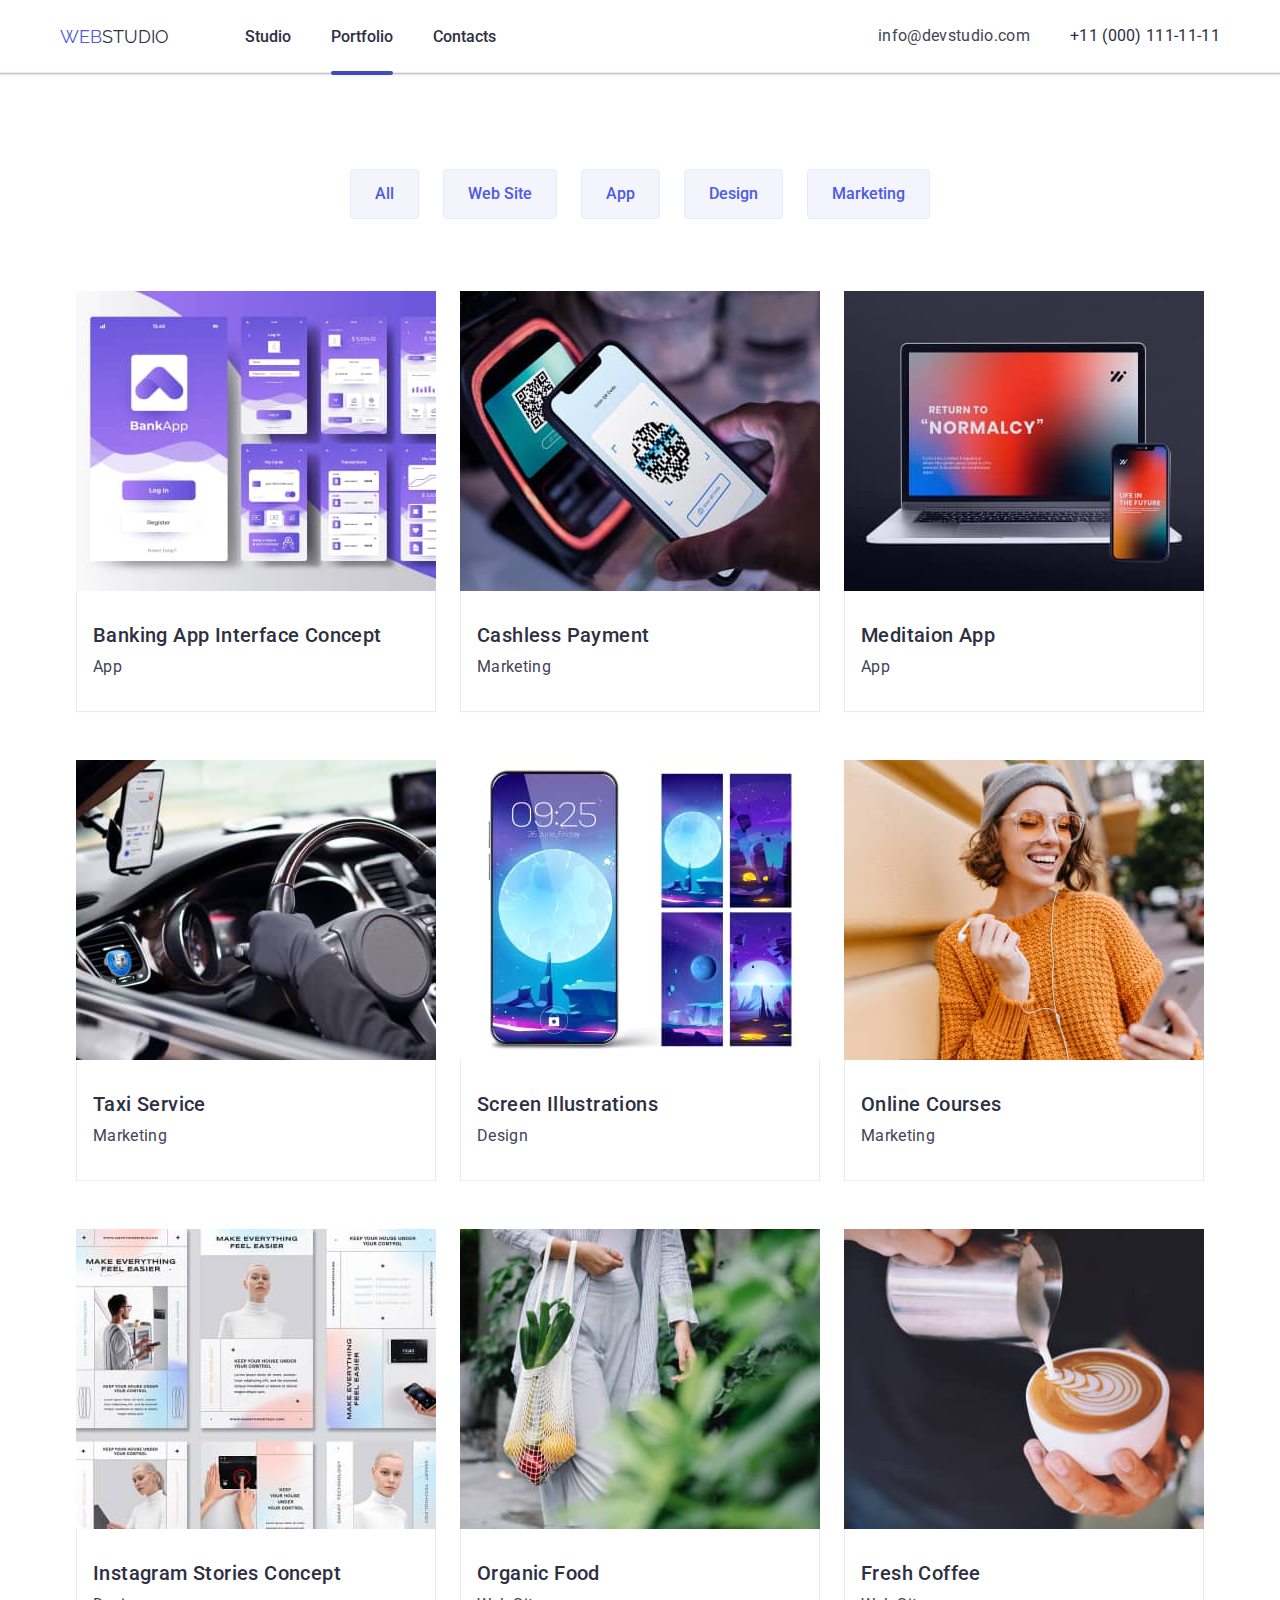
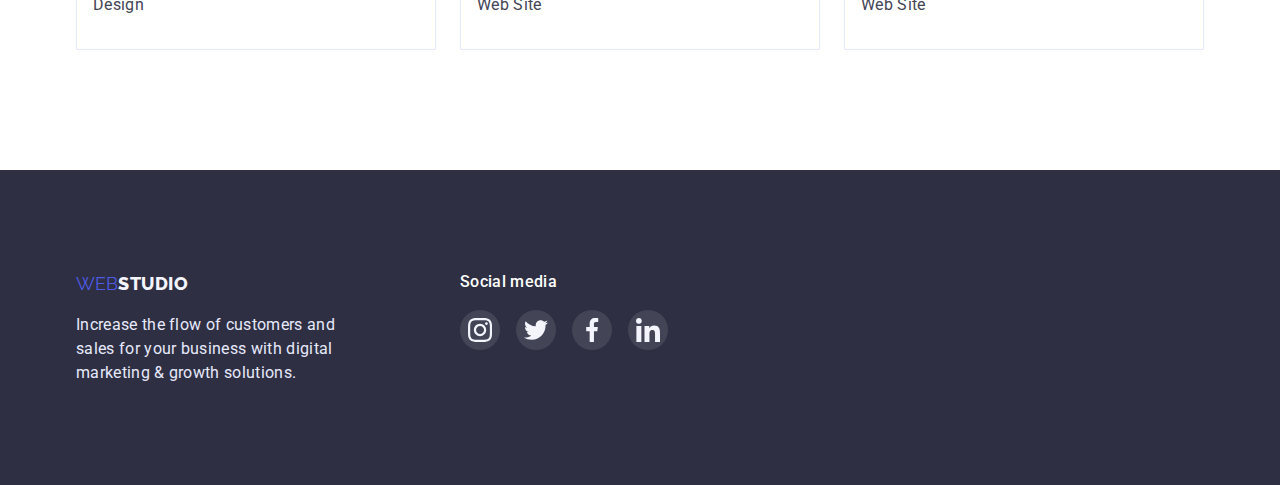
==== portfolio.html @ 013da745 "save hw 6" ====
<!DOCTYPE html>
<html lang="en">

<head>
    <meta charset="UTF-8">
    <meta http-equiv="X-UA-Compatible" content="IE=edge">
    <meta name="viewport" content="width=device-width, initial-scale=1.0">
    <title>Portfolio</title>
    <link rel="stylesheet" href="https://cdnjs.cloudflare.com/ajax/libs/modern-normalize/1.1.0/modern-normalize.min.css"
    integrity="sha512-wpPYUAdjBVSE4KJnH1VR1HeZfpl1ub8YT/NKx4PuQ5NmX2tKuGu6U/JRp5y+Y8XG2tV+wKQpNHVUX03MfMFn9Q=="
    crossorigin="anonymous" referrerpolicy="no-referrer" />
    <link rel="preconnect" href="https://fonts.googleapis.com">
    <link rel="preconnect" href="https://fonts.gstatic.com" crossorigin>
    <link href="https://fonts.googleapis.com/css2?family=Raleway:wght@800&display=swap" rel="stylesheet">
    <link rel="preconnect" href="https://fonts.googleapis.com">
    <link rel="preconnect" href="https://fonts.gstatic.com" crossorigin>
    <link href="https://fonts.googleapis.com/css2?family=Roboto:wght@400;500;700;900&display=swap" rel="stylesheet">
    <link rel="stylesheet" href="./css/styles.css" />
</head>
<body>
    <header>
        <div class="container_header">
            <nav class="nav">
                <a href="./index.html" class="nav_webstudio"><span class="nav_web">WEB</span><span
                        class="nav_studio">STUDIO</span></a>
                <ul class="menu_nav">
                    <li><a class="studio_nav" href="./index.html">Studio</a></li>
                    <li><a class="portfolio_nav current" href="./portfolio.html">Portfolio</a></li>
                    <li><a class="contacts_nav" href="#">Contacts</a></li>
                </ul>
            </nav>
            <address>
                <ul class="contact_date">
                    <li><a class="email" href="mailto:info@devstudio.com">info@devstudio.com</a></li>
                    <li><a class="tel" href="tel:+110001111111">+11 (000) 111-11-11</a></li>
                </ul>
            </address>
        </div>
    </header>
    <main>
        <section class="section_filter">
            <div class="container_filter">
                <h1 class="h1_delete">Effective Solutions for Your Business</h1>
                <ul class="filter">
                    <li class="position"><button class="button_filter" type="button">All</button></li>
                    <li class="position"><button class="button_filter" type="button">Web Site</button></li>
                    <li class="position"><button class="button_filter" type="button">App</button></li>
                    <li class="position"><button class="button_filter" type="button">Design</button></li>
                    <li class="position"><button class="button_filter" type="button">Marketing</button></li>
                </ul>
                <ul class="all_img">
                    <li class="block_img">
                        <a href="#" class="link_block_img_portdolio">
                            <div class="img_text_description">
                                <img class="img_for_hidden" src="./images/bank.jpg" alt="banking" width="360" height="300">
                                <div class="info_img_portfolio">
                                    <p class="text_info_img_portfolio">14 Stylish and User-Friendly App Design Concepts · Task Manager App · Calorie Tracker App · Exotic Fruit Ecommerce App ·
                                    Cloud Storage App</p>
                                </div>
                            </div>
                            <div class="block_img_d">
                                <h3 class="margin_h3">Banking App Interface Concept</h3>
                                <p class="margin_p">App</p>
                            </div>
                        </a>
                    </li>
                    <li class="block_img">
                        <a href="#" class="link_block_img_portdolio">
                            <div class="img_text_description">
                                <img class="img_for_hidden" src="./images/payment.jpg" alt="payment" width="360" height="300">
                                <div class="info_img_portfolio">
                                    <p class="text_info_img_portfolio">14 Stylish and User-Friendly App Design Concepts · Task Manager App · Calorie
                                    Tracker App · Exotic Fruit Ecommerce App ·
                                    Cloud Storage App</p>
                                </div>
                            </div>
                            <div class="block_img_d">
                                <h3 class="margin_h3">Cashless Payment</h3>
                                <p class="margin_p">Marketing</p>
                            </div>
                        </a>
                    </li>
                    <li class="block_img">
                        <a href="#" class="link_block_img_portdolio">
                            <div class="img_text_description">
                                <img class="img_for_hidden" src="./images/medi.jpg" alt="meditaion" width="360" height="300">
                                <div class="info_img_portfolio">
                                    <p class="text_info_img_portfolio">14 Stylish and User-Friendly App Design Concepts · Task Manager App · Calorie
                                    Tracker App · Exotic Fruit Ecommerce App ·
                                    Cloud Storage App</p>
                                </div>
                            </div>
                            <div class="block_img_d">
                                <h3 class="margin_h3">Meditaion App</h3>
                                <p class="margin_p">App</p>
                            </div>
                        </a>
                    </li class="block_img">
                
                    <li class="block_img">
                        <a href="#" class="link_block_img_portdolio">
                            <div class="img_text_description">
                                <img class="img_for_hidden" src="./images/taxi.jpg" alt="taxi" width="360" height="300">
                                <div class="info_img_portfolio">
                                    <p class="text_info_img_portfolio">14 Stylish and User-Friendly App Design Concepts · Task Manager App · Calorie
                                    Tracker App · Exotic Fruit Ecommerce App ·
                                    Cloud Storage App</p>
                                </div>
                            </div>
                            <div class="block_img_d">
                                <h3 class="margin_h3">Taxi Service</h3>
                                <p class="margin_p">Marketing</p>
                            </div>
                        </a>
                    </li>
                    <li class="block_img">
                        <a href="#" class="link_block_img_portdolio">
                            <div class="img_text_description">
                                <img class="img_for_hidden" src="./images/screen.jpg" alt="screen" width="360" height="300">
                                <div class="info_img_portfolio">
                                    <p class="text_info_img_portfolio">14 Stylish and User-Friendly App Design Concepts · Task Manager App · Calorie
                                    Tracker App · Exotic Fruit Ecommerce App ·
                                    Cloud Storage App</p>
                                </div>
                            </div>
                            <div class="block_img_d">
                                <h3 class="margin_h3">Screen Illustrations</h3>
                                <p class="margin_p">Design</p>
                            </div>
                        </a>
                    </li>
                    <li class="block_img">
                        <a href="#" class="link_block_img_portdolio">
                            <div class="img_text_description">
                                <img class="img_for_hidden" src="./images/online.jpg" alt="online" width="360" height="300">
                                <div class="info_img_portfolio">
                                    <p class="text_info_img_portfolio">14 Stylish and User-Friendly App Design Concepts · Task Manager App · Calorie
                                    Tracker App · Exotic Fruit Ecommerce App ·
                                    Cloud Storage App</p>
                                </div>
                            </div>
                            <div class="block_img_d">
                                <h3 class="margin_h3">Online Courses</h3>
                                <p class="margin_p">Marketing</p>
                            </div>
                        </a>
                    </li>
                
                    <li class="block_img">
                        <a href="#" class="link_block_img_portdolio">
                            <div class="img_text_description">
                                <img class="img_for_hidden" src="./images/instagram.jpg" alt="instagram" width="360" height="300">
                                <div class="info_img_portfolio">
                                    <p class="text_info_img_portfolio">14 Stylish and User-Friendly App Design Concepts · Task Manager App · Calorie
                                    Tracker App · Exotic Fruit Ecommerce App ·
                                    Cloud Storage App</p>
                                </div>
                            </div>
                            <div class="block_img_d">
                                <h3 class="margin_h3">Instagram Stories Concept</h3>
                                <p class="margin_p">Design</p>
                            </div>
                        </a>
                    </li>
                    <li class="block_img">
                        <a href="#" class="link_block_img_portdolio">
                            <div class="img_text_description">
                                <img class="img_for_hidden" src="./images/organic.jpg" alt="organic" width="360" height="300">
                                <div class="info_img_portfolio">
                                    <p class="text_info_img_portfolio">14 Stylish and User-Friendly App Design Concepts · Task Manager App · Calorie
                                    Tracker App · Exotic Fruit Ecommerce App ·
                                    Cloud Storage App</p>
                                </div>
                            </div>
                            <div class="block_img_d">
                                <h3 class="margin_h3">Organic Food</h3>
                                <p class="margin_p">Web Site</p>
                            </div>
                        </a>
                    </li>
                    <li class="block_img">
                        <a href="#" class="link_block_img_portdolio">
                            <div class="img_text_description">
                                <img class="img_for_hidden" src="./images/fresh.jpg" alt="fresh" width="360" height="300">
                                <div class="info_img_portfolio">
                                    <p class="text_info_img_portfolio">14 Stylish and User-Friendly App Design Concepts · Task Manager App · Calorie
                                    Tracker App · Exotic Fruit Ecommerce App ·
                                    Cloud Storage App</p>
                                </div>
                            </div>
                            <div class="block_img_d">
                                <h3 class="margin_h3">Fresh Coffee</h3>
                                <p class="margin_p">Web Site</p>
                            </div>
                        </a>
                    </li>
                </ul>
            </div>
        </section>
    </main>
    <footer class="footer">
        <div class="container_footer">
            <ul class="footer_websudio">
                <li class="foot_li">
                    <a class="footer_webstudio" href="./index.html"><span class="web">WEB</span><span
                            class="studio_foot">STUDIO</span></a>
                    <p class="foot_d">Increase the flow of customers and sales for your business with digital marketing &
                        growth solutions.</p>
                </li>
            </ul>
            <div class="footer_item_block">
                <p class="footer_p_text">Social media</p>
                <ul class="footer_item_block_ul">
                    <li>
                        <a class="footer_socials_link" href="#">
                            <svg class="footer_svg_item" width="24" height="24">
                                <use href="./images/socials.svg#icon-socialsinstagram">
                                </use>
                            </svg>
                        </a>
                    </li>
                    <li>
                        <a class="footer_socials_link" href="#">
                            <svg class="footer_svg_item" width="24" height="24">
                                <use href="./images/socials.svg#icon-socialstwitter">
                                </use>
                            </svg>
                        </a>
                    </li>
                    <li>
                        <a class="footer_socials_link" href="#">
                            <svg class="footer_svg_item" width="24" height="24">
                                <use href="./images/socials.svg#icon-socialsfacebook">
                                </use>
                            </svg>
                        </a>
                    </li>
                    <li>
                        <a class="footer_socials_link" href="#">
                            <svg class="footer_svg_item" width="24" height="24">
                                <use href="./images/socials.svg#icon-socialslinkedin">
                                </use>
                            </svg>
                        </a>
                    </li>
                </ul>
            </div>
        </div>
    </footer>
</body>

</html>
---- css/styles.css ----
:root {
    --background-color:#2E2F42;
    --background-light-color: #F4F4FD;
    --hover-link: #4D5AE5;
    --button-color: #404BBF;
    --border-bottom: #E7E9FC;
    --p_text: #434455;
    --fff: #FFFFFF;
    --transition: 250ms cubic-bezier(0.4, 0, 0.2, 1);
}
body {
    margin: auto;
    font-family: 'Roboto', 'sans-serif';
}
.studio_nav,
.portfolio_nav,
.contacts_nav,
.email,
.tel {
    text-decoration: none;
    color: var(--background-color);
    transition: color var(--transition);
}
.studio_nav:hover, 
.portfolio_nav:hover,
.contacts_nav:hover,
.email:hover,
.tel:hover
.studio_nav:focus,
.portfolio_nav:focus,
.contacts_nav:focus,
.email:focus,
.tel:focus {
    color: var(--hover-link);
}
.studio_nav,
.portfolio_nav,
.contacts_nav{
    position: relative;
}
.studio_nav.current::after,
.portfolio_nav.current::after,
.contacts_nav.current::after {
    width: 100%;
    height: 4px;
    background-color: var(--button-color);
    content: '';
    display: flex;
    border-radius: 2px;
    position: absolute;
    bottom: 0;
    top: 44px;
}
li {
    list-style-type: none;
}
ul {
    margin: 0px;
    padding: 0px;
}
.nav {
    align-items: center;
    display: flex;
}
.nav_webstudio{
    display: flex;
    text-decoration: none;
}
.nav_web {
    display: flex;
    font-family: 'Raleway';
    font-style: normal;
    font-size: 18px;
    color: var(--hover-link);
}
.nav_studio {
    display: flex;
    font-family: 'Raleway';
    font-style: normal;
    font-size: 18px;
    color: var(--background-color);
}
header {
    margin: auto;
    padding: 24px 0px 24px 0px;
    border-bottom: 1px solid var(--border-bottom);
    border-bottom: 1px solid #E7E9FC;
    box-shadow: 
    0px 2px 1px rgba(46, 47, 66, 0.08), 
    0px 1px 1px rgba(46, 47, 66, 0.16), 
    0px 1px 6px rgba(46, 47, 66, 0.08);
}
.container_header {
    display: flex;
    margin: auto;
    width: 1160px;
    padding: 0px 16px;
}
.menu_nav {
    display: flex;
    gap: 40px;
    font-weight: 500;
    font-size: 16px;
    margin-left: 76px;
    color: var(--background-color);
}
address {
    margin-left: auto;
}
.contact_date {
    display: flex;
}
.email {
    font-style: normal;
    font-weight: 400;
    font-size: 16px;
    line-height: 1.5;
    letter-spacing: 0.02em;
    color: var(--p_text);
}
.tel {
    font-style: normal;
    font-weight: 400;
    font-size: 16px;
    line-height: 1.5;
    letter-spacing: 0.02em;
    color: var(p_text);
    margin-left: 40px;
}
.hero_image {
    margin: auto;
    padding: 188px 0px;
    background-image: 
    linear-gradient(rgba(46, 47, 66, 0.7),
    rgba(46, 47, 66, 0.7)), 
    url('../images/people-office.jpg');
    background-position: center;
    background-repeat: no-repeat;
    background-size: 1440px;
}
.conteiner_hero {
    margin: auto;
    width: 496px;
    text-align: center;
}
.hero_h1 {
    text-decoration: none;
    margin: 0px;
    font-style: normal;
    font-size: 56px;
    line-height: 1.07;
    text-align: center;
    letter-spacing: 0.02em;
    color: var(--fff);
}
.order {
    margin-top: 48px;
    font-weight: 500;
    border: 0;
    padding: 0%;
    font-size: 16px;
    line-height: 1.5;
    padding: 12px 24px;
    width: 169px;
    background: var(--hover-link);
    box-shadow: 0px 4px 4px rgba(0, 0, 0, 0.15);
    border-radius: 4px;
    color: var(--fff);
    cursor: pointer;
    transition: background-color var(--transition);
}
.order:hover,
.order:focus {
    background: var(--button-color);
}
.section1_h3 {
    margin: 0px;
    margin-top: 8px;
    font-style: normal;
    font-weight: 500;
    line-height: 1.2;
    letter-spacing: 0.02em;
    color: var(--background-color);
    flex: none;
    order: 0;
    flex-grow: 0;
}
.section_p {
    font-style: normal;
    font-weight: 400;
    font-size: 16px;
    line-height: 1.5;
    letter-spacing: 0.02em;
    color: var(--p_text);
    flex: none;
    order: 1;
    flex-grow: 0;
    margin-top: 8px;
    margin-bottom: 0px;
}
.margin_h3{
    margin: 0px;
    font-style: normal;
    font-weight: 500;
    font-size: 20px;
    line-height: 1.2;
    letter-spacing: 0.02em;
    color: var(--background-color);
    flex: none;
    order: 0;
    flex-grow: 0;
}
.margin_p {
    margin: 0px;
    margin-top: 8px;
    font-style: normal;
    font-weight: 400;
    font-size: 16px;
    line-height: 1.5;
    letter-spacing: 0.02em;
    color: var(--p_text);
    flex: none;
    order: 0;
}
.what {
    margin: 0px 0px;
    font-style: normal;
    font-weight: 700;
    font-size: 36px;
    text-align: center;
    text-transform: capitalize;
    color: var(--background-color);
}
.doing {
    margin-top: 72px;
    display: flex;
    gap: 24px;
}
.section1 {
    padding: 120px 0px 0px 0px;
}
.conteiner_section1 {
    margin: auto;
    width: 1160px;
    padding: 0px 16px;
}
.section2 {
    padding: 120px 0px 120px 0px;
}
.conteiner_section2 {
    margin: auto;
    width: 1160px;
    padding: 0px 16px;
}
.section3 {
    padding: 120px 0px 120px 0px;
    background: var(--background-light-color);
}
.conteiner_section3 {
    width: 1160px;
    padding: 0px 16px;
    margin: auto;
}
.section1_ul {
    display: flex;
    gap: 24px;
}
.section_m {
    width: 264px;
}
.our {
    margin: 0px;
    font-style: normal;
    font-weight: 700;
    font-size: 36px;
    line-height: 1.5;
    text-align: center;
    letter-spacing: 0.02em;
    text-transform: capitalize;
    color: var(--background-color);
}
.teame_card_d {
    padding: 32px 0px;
    margin: auto;
}
.h3_ourteam {
    margin: 0px;
}
.p_ourteam {
    margin: 0px;
    margin-top: 8px;
}
.teame {
    display: flex;
    gap: 24px;
    margin-top: 70px;
}
.teame_card {
    text-align: center;
    background-color: var(--fff);
    box-shadow: 
    0px 1px 6px rgba(46, 47, 66, 0.08), 
    0px 1px 1px rgba(46, 47, 66, 0.16), 
    0px 2px 1px rgba(46, 47, 66, 0.08);
}
.footer {
    padding: 100px 0px;
    background: var(--background-color);
}
.container_footer {
    width: 1160px;
    padding: 0px 16px;
    margin: auto;
}
.footer_webstudio {
    text-decoration: none;
}
.web {
    color: var(--hover-link);
    font-size: 18px;
    font-family: 'Raleway';
}
.studio_foot {
    font-family: 'Raleway';
    font-style: normal;
    font-weight: 800;
    font-size: 18px;
    line-height: 1.5;
    align-items: center;
    letter-spacing: 0.03em;
    text-transform: uppercase;
    color: var(--background-light-color);
}
.foot_li {
    width: 264px;
    margin: auto;
}
.foot_d {
    margin: 0px;
    margin-top: 16px;
    font-weight: 400;
    font-size: 16px;
    width: 264px;
    line-height: 1.5;
    letter-spacing: 0.02em;
    color: var(--border-bottom);
}
.section_filter {
    padding: 96px 0px 120px 0px;
}
.container_filter {
    width: 1160px;
    margin: 0 auto;
    padding: 0 16px;
    box-sizing: border-box;
    color: var(--hover-link);
}
.filter {
    margin: auto;
    display: flex;
    gap: 24px;
    justify-content: center;
}

.button_filter {
    font-weight: 500;
    border: 0;
    padding: 0%;
    font-size: 16px;
    line-height: 1.5;
    padding: 12px 24px;
    color: var(--hover-link);
    border: 1px solid #E7E9FC;
    background: var(--background-light-color);
    border-radius: 4px;
    font-family: 'Roboto';
    cursor: pointer;
    transition: color var(--transition),
    background-color var(--transition),
    border var(--transition),
    box-shadow var(--transition);
}
.button_filter:hover,
.button_filter:focus {
    background-color: var(--button-color);
    border-color: var(--button-color);
    color: var(--fff);
    box-shadow:
        0px 3px 1px rgb(0 0 0 / 10%),
        0px 2px 1px rgb(0 0 0 / 8%),
        0px 2px 2px rgb(0 0 0 / 12%);
}
.position {
    font-style: normal;
    font-weight: 500;
    cursor: pointer;
    font-family: 'Roboto';
}
img {
    display: block;
}
.all_img {
    width: 1128px;
    margin-top: 72px;
    display: flex;
    flex-wrap: wrap;
    gap: 48px 24px;
    justify-content: center;
}
.block_img:hover,
.block_img:focus {
    cursor: pointer;
    box-shadow: 
    0px 1px 6px rgba(46, 47, 66, 0.08), 
    0px 1px 1px rgba(46, 47, 66, 0.16), 
    0px 2px 1px rgba(46, 47, 66, 0.08);
    transition: var(--transition);
}
.block_img_d {
    padding: 32px 16px;
    margin: auto;
    border-left: 1px solid var(--border-bottom);
    border-right: 1px solid var(--border-bottom);
    border-bottom: 1px solid var(--border-bottom);
}
.h1_delete {
    display: none;
}

/* Block 1 - icon */
.section1_item_block {
    width: 264px;
    height: 112px;
    background-color: var(--background-light-color);
    align-items: center;
    display: flex;
    justify-content: center;
}
/* Block 3 - icon OUR TEAM */
.section3_item_block {
    display: block;
    padding: 0px 16px;
}
.section3_item_block_ul {
    margin-top: 8px;
    display: flex;
    gap: 0px 24px;
}
.section3_socials_link {
    display: flex;
    align-items: center;
    justify-content: center;
    width: 40px;
    height: 40px;
    background-color: var(--hover-link);
    border-radius: 50%;
    transition: background-color var(--transition);
}
.section3_socials_link:hover,
.section3_socials_link:focus {
    background-color: var(--button-color);
}
.section3_svg_item {
    fill: var(--background-light-color);
    transition: background-color var(--transition);
}
.section3_svg_item:hover,
.section3_svg_item:focus {
    fill: var(--background-light-color);
}
/* Block 4 */
.section4 {
    padding: 130px 0px 120px 0px;
}
.conteiner_section4 {
    width: 1160px;
    margin: auto;
    padding: 0 16px;
}
.customers {
    margin: 0px;
    font-weight: 700;
    font-size: 36px;
    line-height: 1.5;
    text-align: center;
    letter-spacing: 0.02em;
    text-transform: capitalize;
    color: var(--background-color);
}
.customers_logo {
    margin-top: 72px;
    display: flex;
    gap: 24px;
}
.border_customers_logo {
    display: flex;
    width: 168px;
    height: 88px;
    box-sizing: border-box;
}
.section4_socials_link {
    margin: auto;
    width: 100%;
    height: 100%;
    border: 1px solid #AFB1B8;
    border-radius: 4px;
    fill: #AFB1B8;
    align-items: center;
    display: flex;
    justify-content: center;
    transition: fill var(--transition),
    border var(--transition);
}
.section4_socials_link:hover,
.section4_socials_link:focus {
    border: 1px solid var(--button-color);
    fill: var(--button-color);
}
/* Footter social */
.container_footer{
    box-sizing: border-box;
    display: flex;
}
.footer_item_block {
    margin-left: 120px;
}
.footer_p_text {
    margin: 0px;
    font-weight: 500;
    font-size: 16px;
    line-height: 24px;
    letter-spacing: 0.02em;
    color: var(--fff);
}
.footer_item_block_ul {
    margin-top: 16px;
    display: flex;
    gap: 0px 16px;
}
.footer_socials_link {
    display: flex;
    align-items: center;
    justify-content: center;
    width: 40px;
    height: 40px;
    background-color: rgba(255, 255, 255, 0.1);
    border-radius: 50%;
    transition: background-color var(--transition);
}
.footer_socials_link:hover,
.footer_socials_link:focus {
    background-color: #31D0AA;;
}
.footer_svg_item {
    fill: var(--background-light-color);
    transition: fill var(--transition);
}

.footer_svg_item:hover,
.footer_svg_item:focus {
    fill: var(--background-light-color);
}
/* Description img on portfolio */
.img_text_description {
    display: block;
    position: relative;
    overflow: hidden;
    transform: translateY(0);
}
.info_img_portfolio {
    position: absolute;
    top: 0;
    left: 0;
    width: 100%;
    height: 100%;
    background: var(--hover-link);
    background-blend-mode: soft-light;
    mix-blend-mode: normal;
    transform: translateY(100%);
    transition: transform 250ms;
}
.block_img:hover .info_img_portfolio,
.block_img:focus .info_img_portfolio {
    transform: translateY(0);
}
.link_block_img_portdolio{
    text-decoration: none;
}
.link_block_img_portdolio:hover .info_img_portfolio,
.link_block_img_portdolio:focus .info_img_portfolio {
    transform: translateY(0);
}
.text_info_img_portfolio {
    margin: 0px;
    color: var(--background-light-color);
    font-weight: 400;
    font-size: 16px;
    line-height: 24px;
    letter-spacing: 0.02em;
    padding: 40px 32px 164px;
}
/* Modal window surway form */
.backdrop {
    position: fixed;
    top: 0;
    left: 0;
    width: 100%;
    height: 100%;
    padding: 88px 0px 13px 0px;
    background: rgba(46, 47, 66, 0.4);
    transition: var(--transition);
}
.backdrop.is-hidden {
    opacity: 0;
    visibility: hidden;
    pointer-events: none;
}
.modal_window {
    position: relative;
    border-radius: 4px;
    overflow: auto;
    margin: auto;
    width: 100%;
    height: 100%;
    max-width: 408px;
    max-height: 576px;
    background: #FCFCFC;
    box-shadow:
    0px 1px 1px rgba(0, 0, 0, 0.14),
    0px 1px 3px rgba(0, 0, 0, 0.12),
    0px 2px 1px rgba(0, 0, 0, 0.2);
}
.style_button {
    position: absolute;
    top: 24px;
    right: 24px;
    line-height: 0;
    text-decoration: none;
    padding: 8px;
    border-radius: 50%;
    background: var(--border-bottom);
    cursor: pointer;
    border: 1px solid rgba(0, 0, 0, 0.1);
    transition: fill var(--transition),
    background-color var(--transition);
} 
.style_button:hover,
.style_button:focus {
    fill: var(--fff);
    background-color: var(--button-color);
    
}
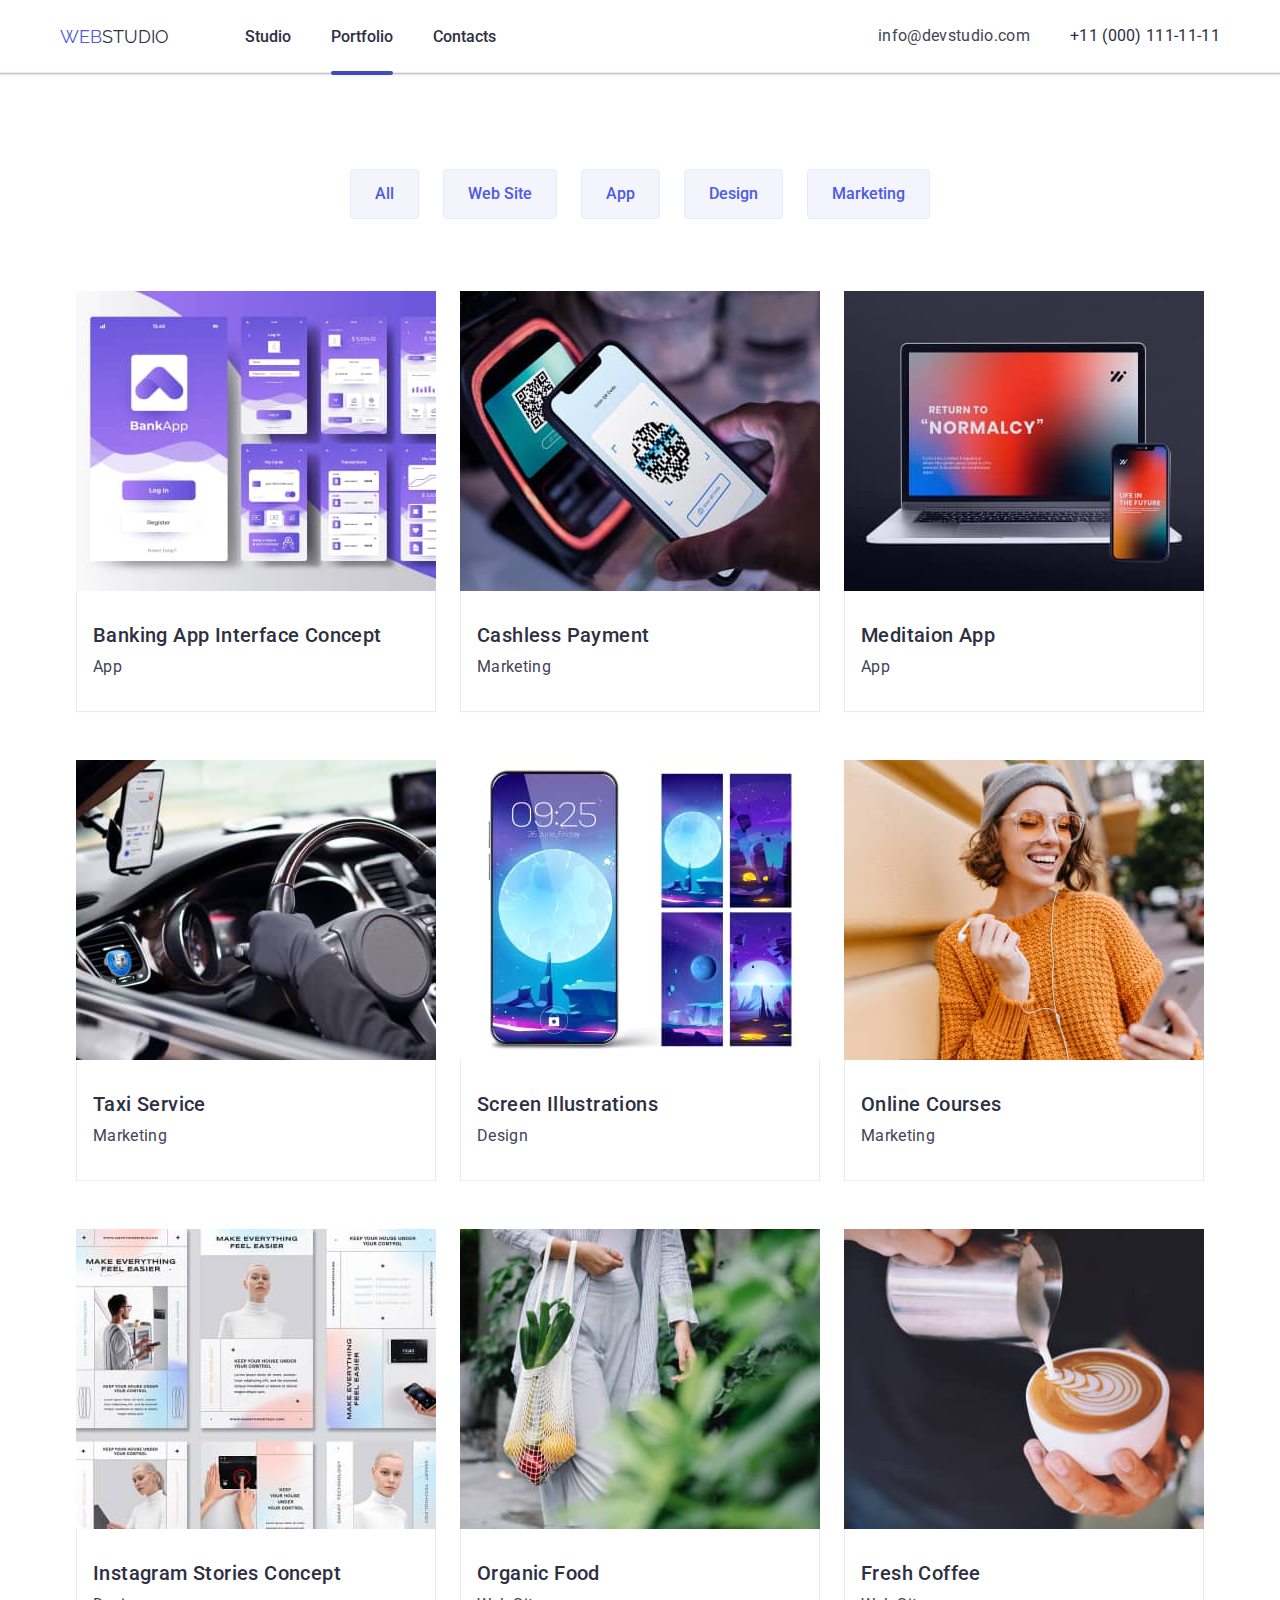
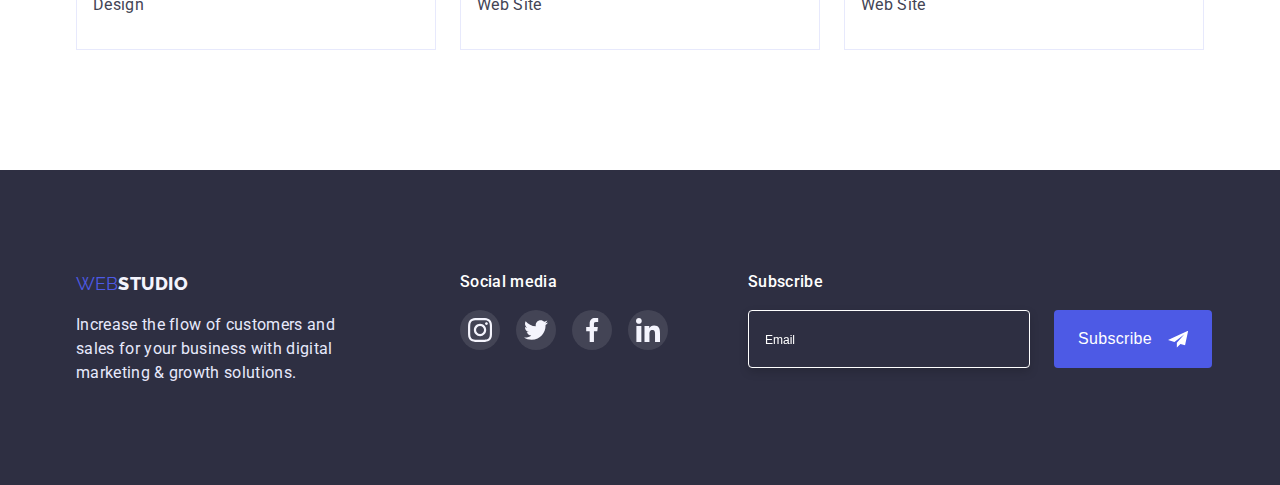
==== commit 580fa379: "save hw6" ====
--- a/portfolio.html
+++ b/portfolio.html
@@ -245,6 +245,19 @@
                     </li>
                 </ul>
             </div>
+            <div class="footer_form_subscribe">
+                <p class="footer_p_text">Subscribe</p>
+                <form name="footer_form" autocomplete="on" action="" class="footter_email_button">
+                    <label for="email_name"></label>
+                    <input type="email" name="email_name" id="email_name" placeholder="Email" class="input_mail_foot">
+                    <button type="submit" class="btn_subscribe">
+                        <p class="footer_p_text">Subscribe</p>
+                        <svg class="footer_email_svg" width="20" height="24">
+                            <use href="./images/icon-telegram.svg#icon-closeicon-send"></use>
+                        </svg>
+                    </button>
+                </form>
+            </div>
         </div>
     </footer>
 </body>
--- a/css/styles.css
+++ b/css/styles.css
@@ -611,11 +611,12 @@
     transition: var(--transition);
 }
 .backdrop.is-hidden {
-    opacity: 0;
-    visibility: hidden;
+    /* opacity: 0;
+    visibility: hidden; */
     pointer-events: none;
 }
 .modal_window {
+    padding: 72px 24px 24px 24px;
     position: relative;
     border-radius: 4px;
     overflow: auto;
@@ -648,5 +649,116 @@
 .style_button:focus {
     fill: var(--fff);
     background-color: var(--button-color);
-    
-}+}
+.name_form {
+    margin: 0;
+    font-weight: 500;
+    font-size: 16px;
+    line-height: 24px;
+    text-align: center;
+    letter-spacing: 0.02em;
+    color: var(--background-color);
+}
+.block_form_input {
+    margin-top: 16px;
+}
+.info_form {
+    margin-top: 8px;
+}
+.name_lable_info_form {
+    font-weight: 400;
+    font-size: 12px;
+    line-height: 14px;
+    letter-spacing: 0.02em;
+    color: #8e8f99;
+}
+.lable_name, .lable_tel, .lable_email {
+    width: 360px;
+    height: 40px;
+} 
+.lable_comment {
+    width: 360px;
+    height: 120px;
+    padding: 8px 16px ;
+}
+.info_form_polici{
+    margin-top: 16px;
+    display: flex;
+}
+.text_policy {
+    margin: 0;
+    margin-left: 8px;
+    font-weight: 400;
+    font-size: 12px;
+    line-height: 14px;
+    letter-spacing: 0.04em;
+    color: #8e8f99;
+}
+.block_btn_send {
+    display: flex;
+    margin-top: 24px;
+    justify-content: center;
+}
+.btn_send {
+    padding: 16px 32px;
+    gap: 10px;
+    border: var(--hover-link);
+    background: var(--hover-link);
+    box-shadow: 0px 4px 4px rgba(0, 0, 0, 0.15);
+    border-radius: 4px;
+    font-weight: 500;
+    font-size: 16px;
+    line-height: 24px;
+    letter-spacing: 0.04em;
+    color: var(--fff);
+    transition: background-color var(--transition);
+}
+.btn_send:hover,
+.btn_send:focus {
+    background: var(--button-color);
+}
+/* fotter form */
+.footer_form_subscribe {
+    margin-left: 80px;
+}
+.footter_email_button {
+    margin-top: 16px;
+    display: flex;
+}
+.input_mail_foot {
+    width: 264px;
+    height: 40px;
+    padding: 8px 0px 8px 16px;
+    border: 1px solid var(--fff);
+    filter: drop-shadow(0px 4px 4px rgba(0, 0, 0, 0.15));
+    border-radius: 4px;
+    background: var(--background-color);
+    color: var(--fff);
+}
+.input_mail_foot::placeholder{
+    color: var(--fff);
+    font-weight: 400;
+    font-size: 12px;
+    line-height: 24px;
+}
+.btn_subscribe {
+    margin-left: 24px;
+    padding: 8px 24px;
+    display: flex;
+    flex-direction: row;
+    justify-content: center;
+    align-items: center;
+    border: var(--hover-link);
+    background: var(--hover-link);
+    border-radius: 4px;
+    cursor: pointer;
+    transition: background-color var(--transition);
+}
+.btn_subscribe:hover,
+.btn_subscribe:focus {
+    background: var(--button-color);
+}
+.footer_email_svg {
+    margin-left: 16px;
+}
+
